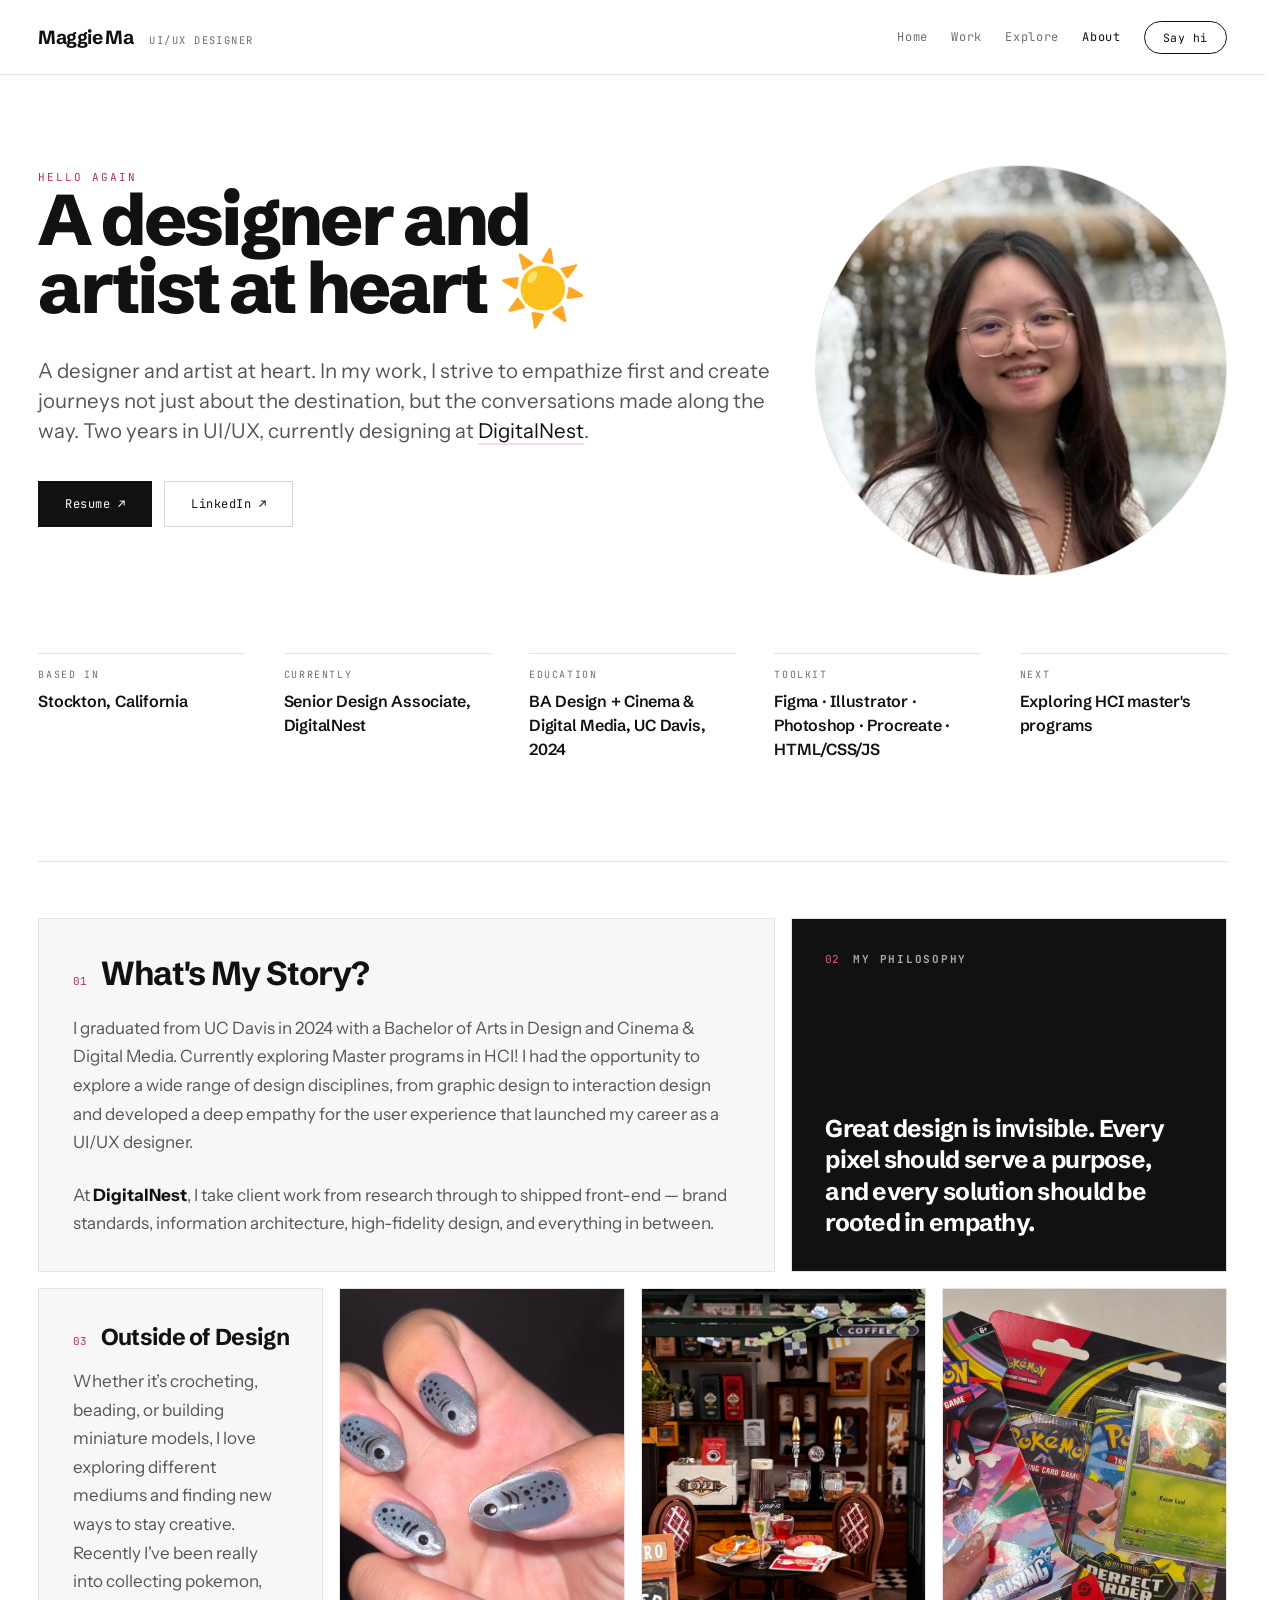
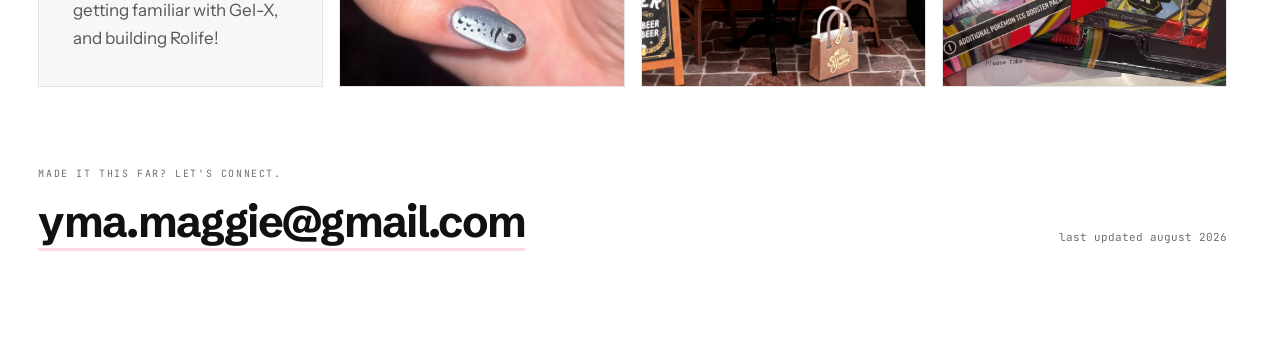
==== about.html @ ec08c388 "about changes" ====
<!DOCTYPE html>
<html lang="en">

<head>
  <meta charset="utf-8">
  <meta name="viewport" content="width=device-width, initial-scale=1">
  <title>About — Maggie Ma</title>
  <link rel="preconnect" href="https://fonts.googleapis.com">
  <link rel="preconnect" href="https://fonts.gstatic.com" crossorigin="crossorigin">
  <link
    href="https://fonts.googleapis.com/css2?family=Schibsted+Grotesk:wght@400;500;600;700;800&family=Instrument+Sans:wght@400;500;600&family=JetBrains+Mono:wght@400;500&display=swap"
    rel="stylesheet">
  <link rel="stylesheet" href="css/styles.css">
</head>

<body>
  <div class="page">
    <div class="site-nav" data-site-nav="true">
      <div class="nav-inner">
        <a href="index.html" class="nav-brand">
          <span class="nav-brand-name">Maggie Ma</span>
          <span class="nav-brand-role">UI/UX Designer</span>
        </a>
        <div class="nav-links">
          <a href="index.html#home" class="nav-link">Home</a>
          <a href="index.html#work" class="nav-link">Work</a>
          <a href="index.html#explore" class="nav-link">Explore</a>
          <a href="about.html" class="nav-link is-active">About</a>
          <a href="mailto:yma.maggie@gmail.com" class="nav-cta">Say hi</a>
        </div>
      </div>
    </div>
    <div class="container">

      <div class="hero-columns">
        <div class="hero-columns-text">
          <span class="eyebrow">Hello again</span>
          <h1 class="heading-page">A designer and artist at heart <span class="floaty">&#9728;&#65039;</span></h1>
          <div class="body-lead">
            A designer and artist at heart. In my work, I strive to empathize first and create journeys not just about
            the destination, but the conversations made along the way. Two years in UI/UX, currently designing at <a
              href="https://digitalnest.org" target="_blank" rel="noopener noreferrer"
              class="link-underline">DigitalNest</a>.
          </div>
          <div class="btn-group" style="margin-top: 36px;">
            <a href="https://drive.google.com/file/d/1niHmospb-XDGyv2dDEZbKniqGev5SLMx/view?usp=sharing" target="_blank"
              rel="noopener noreferrer" class="btn btn-dark">Resume &#8599;</a>
            <a href="https://www.linkedin.com/in/maggiema209/" target="_blank" rel="noopener noreferrer"
              class="btn btn-outline">LinkedIn &#8599;</a>
          </div>
        </div>

        <div class="hero-portrait">
          <img src="images/maggiema.png" alt="Portrait of Maggie Ma in front of a fountain">
        </div>
      </div>

      <div class="meta-row">
        <div class="meta-item">
          <div class="meta-label">Based in</div>
          <div class="meta-value">Stockton, California</div>
        </div>
        <div class="meta-item">
          <div class="meta-label">Currently</div>
          <div class="meta-value">Senior Design Associate, DigitalNest</div>
        </div>
        <div class="meta-item">
          <div class="meta-label">Education</div>
          <div class="meta-value">BA Design + Cinema &amp; Digital Media, UC Davis, 2024</div>
        </div>
        <div class="meta-item">
          <div class="meta-label">Toolkit</div>
          <div class="meta-value">Figma &middot; Illustrator &middot; Photoshop &middot; Procreate &middot; HTML/CSS/JS
          </div>
        </div>
        <div class="meta-item">
          <div class="meta-label">Next</div>
          <div class="meta-value">Exploring HCI master's programs</div>
        </div>
      </div>

      <div style="border-top: 1px solid var(--color-border); padding-top: 56px; margin-top: clamp(56px, 8vw, 100px);">
        <div class="bento-grid" data-bento="true">

          <div class="bento-tile col-span-5">
            <div class="bento-tile-header">
              <span class="section-index">01</span>
              <h2 class="heading-section">What's My Story?</h2>
            </div>
            <p class="body-copy">I graduated from UC Davis in 2024 with a Bachelor of Arts in Design and Cinema &
              Digital Media. Currently exploring Master programs in HCI! I had the opportunity to explore a wide range
              of design disciplines, from graphic design to interaction design and developed a deep empathy for the user
              experience that launched my career as a UI/UX designer.</p>
            <p class="body-copy" style="margin-bottom: 0;">At <strong
                style="color: var(--color-ink);">DigitalNest</strong>, I take client work from research through to
              shipped front-end &mdash; brand standards, information architecture, high-fidelity design, and everything
              in between.
            </p>
          </div>

          <div class="bento-tile bento-tile--dark col-span-3">
            <div class="bento-tile-header">
              <span class="section-index" style="color: var(--color-accent-bright);">02</span>
              <h2 class="eyebrow-dark" style="margin: 0;">My Philosophy</h2>
            </div>
            <p class="bento-quote">Great design is invisible. Every pixel should serve a purpose, and every solution
              should be rooted in empathy.</p>
          </div>

          <div class="bento-tile col-span-2" data-bento-tile="true"
            style="display: flex; flex-direction: column; gap: 16px;">
            <div class="bento-tile-header" style="margin-bottom: 0;">
              <span class="section-index">03</span>
              <h2 class="heading-section" style="font-size: clamp(20px, 1.8vw, 26px);">Outside of Design</h2>
            </div>
            <p class="body-copy" style="margin: 0;">Whether it’s crocheting, beading, or building miniature models, I
              love exploring different mediums and finding new ways to stay creative.
              Recently I've been really into collecting pokemon, getting familiar with Gel-X, and building Rolife!</p>
          </div>

          <div class="bento-tile--image col-span-2" data-bento-tile="true" role="img"
            aria-label="Shark-themed Gel-X nail art" style="background-image: url('images/nails_hobbies.jpg');"></div>
          <div class="bento-tile--image col-span-2" data-bento-tile="true" role="img"
            aria-label="Rolife miniature bistro build" style="background-image: url('images/rolife_hobbies.png');">
          </div>
          <div class="bento-tile--image col-span-2" data-bento-tile="true" role="img"
            aria-label="Pok&eacute;mon card booster packs" style="background-image: url('images/cards_hobbies.png');">
          </div>

        </div>
      </div>

      <div class="closing-cta">
        <div class="min-w-0">
          <div class="closing-cta-label">Made it this far? Let's connect.</div>
          <a href="mailto:yma.maggie@gmail.com" class="closing-cta-email">yma.maggie@gmail.com</a>
        </div>
        <p class="closing-cta-updated">last updated august 2026</p>
      </div>

    </div>
  </div>
  <script src="js/page-transitions.js"></script>
  <script src="js/site.js"></script>
</body>

</html>
---- css/styles.css ----
/* ==========================================================================
   Maggie Ma — Portfolio design system
     1. Reset & base
     2. Design tokens (colors, fonts, layout)
     3. Animations
     4. Layout / containers
     5. Navigation
     6. Buttons
     7. Typography (labels, headings, body text)
     8. Meta / stat blocks (Role, Year, Based in, etc.)
     9. Hero sections
     10. Bento grid (About page)
     11. ID card (home page hero)
     12. Work list rows (home page)
     13. Explore grid cards (home page)
     14. Case-study content (outcomes, callouts, insights, figures)
     15. Gallery + lightbox (Art, Graphic Design, UI/UX Extended, Meows)
     16. Play list
     17. Prev/next pager
     18. Footer & closing CTA
     19. Utilities
   ========================================================================== */

html {
  scrollbar-gutter: stable;
  overflow-y: scroll;
}

/* 1. Reset & base --------------------------------------------------------- */

* {
  box-sizing: border-box;
}

html {
  scroll-behavior: smooth;
  scroll-padding-top: 96px;
}

body {
  margin: 0;
  background: var(--color-bg);
  color: var(--color-body);
  font-family: var(--font-body);
  -webkit-font-smoothing: antialiased;
}

@media (prefers-reduced-motion: reduce) {
  html {
    scroll-behavior: auto;
  }
}

a {
  color: var(--color-ink);
}

a:hover {
  color: var(--color-link-hover);
}

::selection {
  background: var(--color-highlight);
  color: var(--color-ink);
}

img {
  max-width: 100%;
}

/* 2. Design tokens --------------------------------------------------------- */

:root {
  /* Colors */
  --color-bg: #ffffff;
  --color-bg-soft: #f7f7f5;
  --color-bg-hover: #fafaf8;
  --color-ink: #111112;
  /* headings, primary text on light bg */
  --color-body: #55565a;
  /* paragraph text */
  --color-muted: #6e6f75;
  /* labels, meta, secondary text */
  --color-border: #e4e4e1;
  --color-accent: #c22e5d;
  /* eyebrows, numbering, quote accents */
  --color-accent-bright: #fb5081;
  /* hover states on dark buttons/borders */
  --color-link-hover: #b82a58;
  --color-highlight: #ffd9e4;
  /* underline / mark background */
  --color-white: #ffffff;
  --color-on-dark: #ffffff;
  --color-on-dark-muted: #a9aab0;

  /* Fonts */
  --font-display: 'Schibsted Grotesk', sans-serif;
  --font-body: 'Instrument Sans', sans-serif;
  --font-mono: 'JetBrains Mono', monospace;

  /* Layout */
  --container-max: 1320px;
  --container-pad: clamp(20px, 3vw, 56px);
}

/* 3. Animations ------------------------------------------------------------ */

@keyframes fadeIn {
  from {
    opacity: 0;
  }

  to {
    opacity: 1;
  }
}

@keyframes contentIn {
  from {
    opacity: 0;
    transform: translateY(20px);
  }

  to {
    opacity: 1;
    transform: none;
  }
}

@keyframes panelIn {
  from {
    opacity: 0;
    transform: translateY(10px) scale(0.985);
  }

  to {
    opacity: 1;
    transform: none;
  }
}

@keyframes floaty {

  0%,
  100% {
    transform: translateY(0);
  }

  50% {
    transform: translateY(-7px);
  }
}

.floaty {
  display: inline-block;
  animation: floaty 4s ease-in-out infinite;
}

/* 4. Layout / containers ---------------------------------------------------- */

.page {
  font-family: var(--font-body);
  color: var(--color-body);
  background: var(--color-bg);
}

.container {
  max-width: var(--container-max);
  margin: 0 auto;
  padding: 0 var(--container-pad);
}

/* 5. Navigation -------------------------------------------------------------- */

.site-nav {
  position: sticky;
  top: 0;
  z-index: 40;
  background: rgba(255, 255, 255, 0.88);
  backdrop-filter: blur(14px);
  border-bottom: 1px solid var(--color-border);
}

.nav-inner {
  max-width: var(--container-max);
  margin: 0 auto;
  padding: 12px var(--container-pad);
  min-height: 74px;
  display: flex;
  align-items: center;
  justify-content: space-between;
  gap: 14px 32px;
  flex-wrap: wrap;
}

.nav-brand {
  display: flex;
  align-items: baseline;
  gap: 16px;
  min-width: 0;
  text-decoration: none;
}

.nav-brand-name {
  font-family: var(--font-display);
  font-weight: 700;
  font-size: 19px;
  letter-spacing: -0.03em;
  color: var(--color-ink);
  white-space: nowrap;
}

.nav-brand-role {
  font-family: var(--font-mono);
  font-size: 10.5px;
  letter-spacing: 0.14em;
  text-transform: uppercase;
  color: var(--color-muted);
  white-space: nowrap;
  overflow: hidden;
  text-overflow: ellipsis;
  min-width: 0;
}

.nav-links {
  display: flex;
  align-items: center;
  gap: 50px clamp(20px, 1.8vw, 32px);
  flex-wrap: wrap;
}

.nav-link {
  font-family: var(--font-mono);
  font-size: 12px;
  letter-spacing: 0.06em;
  text-decoration: none;
  color: var(--color-muted);
  white-space: nowrap;
}

.nav-link.is-active,
.nav-link[aria-current="page"] {
  color: var(--color-ink);
}

.nav-cta {
  font-family: var(--font-mono);
  font-size: 11.5px;
  letter-spacing: 0.04em;
  text-decoration: none;
  color: var(--color-ink);
  border: 1px solid var(--color-ink);
  border-radius: 999px;
  padding: 8px 18px;
  white-space: nowrap;
  transition: background 150ms ease, color 150ms ease;
}

.nav-cta:hover {
  background: var(--color-ink);
  color: var(--color-white);
}

/* 6. Buttons ------------------------------------------------------------------ */

.btn {
  font-family: var(--font-mono);
  font-size: 12px;
  letter-spacing: 0.04em;
  text-decoration: none;
  padding: 14px 26px;
  display: inline-block;
  transition: background 150ms ease, border-color 150ms ease, color 150ms ease;
}

.btn-dark {
  color: var(--color-white);
  background: var(--color-ink);
  border: 1px solid var(--color-ink);
}

.btn-dark:hover {
  background: var(--color-accent-bright);
  border-color: var(--color-accent-bright);
  color: var(--color-white);
}

.btn-outline {
  color: var(--color-ink);
  border: 1px solid #d8d8d4;
  background: transparent;
}

.btn-outline:hover {
  border-color: var(--color-ink);
}

.btn-group {
  display: flex;
  gap: 12px;
  flex-wrap: wrap;
}

/* 7. Typography ----------------------------------------------------------------- */

.eyebrow {
  font-family: var(--font-mono);
  font-size: 11px;
  letter-spacing: 0.18em;
  text-transform: uppercase;
  color: var(--color-accent);
}

.eyebrow-muted {
  font-family: var(--font-mono);
  font-size: 10px;
  letter-spacing: 0.16em;
  text-transform: uppercase;
  color: var(--color-muted);
}

.eyebrow-dark {
  font-family: var(--font-mono);
  font-size: 11px;
  letter-spacing: 0.16em;
  text-transform: uppercase;
  color: var(--color-on-dark-muted);
}

.section-index {
  font-family: var(--font-mono);
  font-size: 11px;
  color: var(--color-accent);
}

.tag-pill {
  font-family: var(--font-mono);
  font-size: 10.5px;
  letter-spacing: 0.06em;
  color: var(--color-accent);
  border: 1px solid var(--color-accent-bright);
  border-radius: 999px;
  padding: 5px 12px;
  white-space: nowrap;
}

.tag-chip {
  font-family: var(--font-mono);
  font-size: 10px;
  letter-spacing: 0.12em;
  text-transform: uppercase;
  color: var(--color-muted);
  border: 1px solid var(--color-border);
  padding: 6px 11px;
}

.tag-chip-row {
  display: flex;
  flex-wrap: wrap;
  gap: 8px;
}

.heading-hero {
  margin: 22px 0 0;
  font-family: var(--font-display);
  font-weight: 800;
  font-size: clamp(42px, 6.2vw, 92px);
  line-height: 0.94;
  letter-spacing: -0.04em;
  color: var(--color-ink);
  text-wrap: balance;
}

.heading-hero--compact {
  font-size: clamp(38px, 5.4vw, 78px);
  line-height: 0.98;
  letter-spacing: -0.042em;
}

.heading-page {
  margin: 0;
  font-family: var(--font-display);
  font-weight: 800;
  font-size: clamp(40px, 5.6vw, 82px);
  line-height: 0.96;
  letter-spacing: -0.04em;
  color: var(--color-ink);
  text-wrap: balance;
}

.heading-section {
  margin: 0;
  font-family: var(--font-display);
  font-weight: 700;
  font-size: clamp(24px, 2.6vw, 34px);
  letter-spacing: -0.03em;
  color: var(--color-ink);
}

.heading-card {
  margin: 0;
  font-family: var(--font-display);
  font-weight: 700;
  font-size: clamp(22px, 2.2vw, 30px);
  letter-spacing: -0.032em;
  color: var(--color-ink);
}

.heading-sub {
  margin: 0 0 16px;
  font-family: var(--font-display);
  font-weight: 700;
  font-size: 22px;
  letter-spacing: -0.028em;
  color: var(--color-ink);
}

.heading-xs {
  margin: 0 0 10px;
  font-family: var(--font-display);
  font-weight: 700;
  font-size: 17px;
  letter-spacing: -0.02em;
  color: var(--color-ink);
}

.heading-link {
  font-family: var(--font-display);
  font-weight: 700;
  font-size: 24px;
  letter-spacing: -0.03em;
  color: var(--color-ink);
}

.nav-label {
  margin: 0;
  font-family: var(--font-mono);
  font-size: 11.5px;
  letter-spacing: 0.18em;
  text-transform: uppercase;
  font-weight: 500;
  color: var(--color-ink);
}

.body-lead {
  margin: 34px 0 0;
  font-family: var(--font-body);
  font-size: clamp(18px, 1.6vw, 23px);
  line-height: 1.45;
  color: var(--color-body);
  max-width: 62ch;
}

.body-lead--loose {
  line-height: 1.55;
}

.body-copy {
  margin: 0 0 24px;
  font-family: var(--font-body);
  font-size: 17px;
  line-height: 1.68;
  color: var(--color-body);
  max-width: 68ch;
}

.body-copy-sm {
  margin: 0;
  font-family: var(--font-body);
  font-size: 15px;
  line-height: 1.6;
  color: var(--color-body);
}

.body-copy-list {
  margin: 0 0 24px;
  padding-left: 22px;
  max-width: 68ch;
}

.body-copy-list li {
  font-family: var(--font-body);
  font-size: 17px;
  line-height: 1.68;
  color: var(--color-body);
  margin-bottom: 12px;
}

.body-copy-list li:last-child {
  margin-bottom: 0;
}

.mark {
  color: var(--color-ink);
  font-weight: 600;
  background: var(--color-highlight);
  padding: 0 4px;
}

.link-underline {
  color: var(--color-ink);
  text-decoration: none;
  border-bottom: 2px solid var(--color-highlight);
  transition: border-color 150ms ease;
}

.link-underline:hover {
  border-bottom-color: var(--color-accent-bright);
}

.breadcrumb {
  padding: 34px 0 0;
  display: flex;
  align-items: center;
  gap: 12px;
  font-family: var(--font-mono);
  font-size: 11px;
  letter-spacing: 0.06em;
  color: var(--color-muted);
}

.breadcrumb a {
  color: var(--color-muted);
  text-decoration: none;
}

.breadcrumb .current {
  color: var(--color-ink);
}

/* 8. Meta / stat blocks -------------------------------------------------------- */

.meta-row {
  display: flex;
  flex-wrap: wrap;
  gap: 24px clamp(24px, 3vw, 48px);
  margin-top: clamp(48px, 6vw, 80px);
}

.meta-row--tight {
  gap: 22px 40px;
  margin-top: 0;
}

.meta-item {
  flex: 1 1 150px;
  border-top: 1px solid var(--color-border);
  padding-top: 14px;
}

.meta-item--wide {
  flex-basis: 160px;
}

.meta-label {
  font-family: var(--font-mono);
  font-size: 10px;
  letter-spacing: 0.16em;
  text-transform: uppercase;
  color: var(--color-muted);
  margin-bottom: 8px;
}

.meta-value {
  font-family: var(--font-display);
  font-weight: 600;
  font-size: 16px;
  line-height: 1.5;
  letter-spacing: -0.015em;
  color: var(--color-ink);
}

/* 9. Hero sections -------------------------------------------------------------- */

.hero {
  padding: clamp(48px, 7vw, 96px) 0 0;
}

.hero--narrow {
  max-width: 900px;
}

.hero--case-study {
  padding: 56px 0 72px;
  max-width: 1000px;
}

.hero-badges {
  display: flex;
  align-items: center;
  gap: 14px;
  flex-wrap: wrap;
}

.hero-columns {
  padding: clamp(48px, 7vw, 96px) 0 0;
  display: flex;
  flex-wrap: nowrap;
  row-gap: 40px;
  column-gap: 40px;
  align-items: flex-start;
}

.hero-columns-text {
  flex: 3 1 420px;
  min-width: 0;
}

.hero-portrait {
  flex: 2 1 200px;
  min-width: 200px;
  max-width: 420px;
}

.hero-portrait img {
  width: 100%;
  max-width: 420px;
  object-fit: cover;
  display: block;
  border: 1px solid var(--color-border);
  aspect-ratio: 1 / 1;
  border-radius: 50%;
}

.case-study-body {
  display: flex;
  flex-wrap: wrap;
  gap: 48px clamp(36px, 4.5vw, 88px);
  border-top: 1px solid var(--color-border);
  padding-top: 56px;
}

.case-study-sidebar {
  align-self: start;
  flex: 1 1 250px;
}

.case-study-main {
  flex: 120 1 640px;
  min-width: 0;
}

.case-study-main>img,
.case-study-main>figure>img {
  width: 100%;
  display: block;
  border: 1px solid var(--color-border);
}

.brief-box {
  margin-top: 40px;
  background: var(--color-bg-hover);
  border: 1px solid var(--color-border);
  padding: 30px;
  max-width: 68ch;
}

.brief-box--plain {
  background: transparent;
  border: none;
  padding: 40px 0 0;
}

.outcome-box {
  margin-top: 40px;
  border: 1px solid var(--color-ink);
  padding: 32px;
}

.outcome-note {
  margin: 0 0 24px;
  font-family: var(--font-mono);
  font-size: 10.5px;
  line-height: 1.7;
  color: var(--color-muted);
}

.stat-grid {
  display: grid;
  grid-template-columns: repeat(auto-fit, minmax(190px, 1fr));
  gap: 34px;
}

.stat-number {
  font-family: var(--font-display);
  font-weight: 700;
  font-size: 44px;
  letter-spacing: -0.04em;
  line-height: 1;
  color: var(--color-ink);
}

.stat-caption {
  margin: 12px 0 0;
  font-family: var(--font-body);
  font-size: 14.5px;
  line-height: 1.55;
  color: var(--color-body);
}

/* 10. Bento grid (About page) --------------------------------------------------- */

.bento-grid {
  display: grid;
  grid-template-columns: repeat(8, minmax(0, 1fr));
  gap: 16px;
  min-width: 0;
}

.bento-tile {
  min-width: 0;
  background: var(--color-bg-soft);
  border: 1px solid var(--color-border);
  padding: clamp(24px, 2.6vw, 40px);
}

.bento-tile-header {
  display: flex;
  align-items: baseline;
  gap: 14px;
  margin-bottom: 20px;
}

.bento-tile--dark {
  background: var(--color-ink);
  padding: clamp(24px, 2.6vw, 40px);
  display: flex;
  flex-direction: column;
  justify-content: space-between;
  gap: 28px;
}

.bento-tile--dark .bento-tile-header {
  margin-bottom: 0;
}

.bento-quote {
  margin: 0;
  font-family: var(--font-display);
  font-weight: 700;
  font-size: clamp(20px, 1.9vw, 26px);
  line-height: 1.28;
  letter-spacing: -0.03em;
  color: var(--color-white);
  text-wrap: pretty;
}

.bento-tile--image {
  min-width: 0;
  min-height: 200px;
  background-color: var(--color-bg-soft);
  background-size: cover;
  background-position: center center;
  border: 1px solid var(--color-border);
}

.col-span-2 {
  grid-column: span 2;
}

.col-span-3 {
  grid-column: span 3;
}

.col-span-5 {
  grid-column: span 5;
}

@media (max-width: 900px) {
  .bento-grid {
    grid-template-columns: repeat(4, minmax(0, 1fr));
  }

  .bento-grid>* {
    grid-column: span 4 !important;
  }

  .bento-tile--image {
    grid-column: span 2 !important;
  }
}

@media (max-width: 480px) {
  .bento-tile--image {
    grid-column: span 4 !important;
  }
}

@media (max-width: 760px) {
  .hero-columns {
    flex-direction: column !important;
    column-gap: 0 !important;
  }

  .hero-columns>.hero-portrait {
    order: -1 !important;
    min-width: 0 !important;
    flex: 0 0 auto !important;
  }

  .hero-columns>.hero-portrait img {
    max-width: 260px !important;
  }
}

/* 11. ID card (home page hero) ---------------------------------------------------- */

.home-hero {
  padding: clamp(56px, 9vw, 120px) var(--container-pad) 0;
  max-width: var(--container-max);
  margin: 0 auto;
  scroll-margin-top: calc(16px - clamp(56px, 9vw, 120px));
}

.home-hero-row {
  display: flex;
  flex-wrap: wrap;
  row-gap: 56px;
  column-gap: 64px;
  align-items: flex-start;
}

.home-hero-text {
  flex: 120 1 560px;
  min-width: 0;
}

.id-card {
  /* flex: 0 1 340px; */
  width: 100%;
  max-width: 500px;
  min-width: 0;
  border: 1px solid var(--color-border);
  padding: 26px;
  display: flex;
  flex-direction: column;
  gap: 22px;
  background: var(--color-white);
}

.id-card-top {
  display: flex;
  gap: 22px;
  align-items: flex-start;
  flex-wrap: wrap;
}

.id-card-avatar {
  flex: 0 0 148px;
  width: 148px;
  height: 148px;
  border-radius: 50%;
  background: #fce5d9;
  position: relative;
  overflow: hidden;
}

.id-card-avatar-layer {
  position: absolute;
  /* left: -12.5%; */
  top: -5%;
  width: 400%;
  height: auto;
  display: block;
  will-change: transform;
}

.id-card-doodle {
  flex: 1 1 90px;
  min-width: 0;
  display: flex;
  justify-content: flex-end;
  align-items: flex-start;
}

.id-card-doodle img {
  width: 82px;
  height: auto;
  display: block;
  opacity: 0.9;
}

.id-card-rows {
  display: flex;
  flex-direction: column;
}

.id-card-row {
  display: flex;
  gap: 14px;
  border-top: 1px solid var(--color-border);
  padding: 11px 0;
}

.id-card-rows .id-card-row:last-child {
  border-bottom: 1px solid var(--color-border);
}

.id-card-row-label {
  flex: 0 0 88px;
  font-family: var(--font-mono);
  font-size: 10px;
  letter-spacing: 0.14em;
  text-transform: uppercase;
  color: var(--color-muted);
}

.id-card-row-value {
  font-family: var(--font-display);
  font-weight: 600;
  font-size: 14.5px;
  letter-spacing: -0.01em;
  color: var(--color-ink);
}

.id-card-row-value.is-link {
  text-decoration: none;
  border-bottom: 2px solid var(--color-highlight);
  word-break: break-all;
  transition: border-color 150ms ease;
}

.id-card-row-value.is-link:hover {
  border-bottom-color: var(--color-accent);
}

.id-card-links {
  display: flex;
  gap: 20px;
  flex-wrap: wrap;
}

.id-card-links a {
  font-family: var(--font-mono);
  font-size: 11px;
  letter-spacing: 0.1em;
  text-transform: uppercase;
  color: var(--color-muted);
  text-decoration: none;
  transition: color 150ms ease;
}

.id-card-links a:hover {
  color: var(--color-accent);
}

/* 12. Work list rows (home page) ------------------------------------------------- */

.section-heading-row {
  display: flex;
  align-items: baseline;
  justify-content: space-between;
  border-bottom: 1px solid var(--color-ink);
  padding-bottom: 14px;
  gap: 20px;
  flex-wrap: wrap;
}

.section-heading-group {
  display: flex;
  align-items: baseline;
  gap: 18px;
}

.section-count {
  font-family: var(--font-mono);
  font-size: 11px;
  letter-spacing: 0.08em;
  color: var(--color-muted);
}

.work-row {
  display: grid;
  grid-template-columns: 46px minmax(130px, 0.3fr) minmax(0, 1fr) auto;
  gap: clamp(18px, 2.2vw, 40px);
  align-items: center;
  padding: 34px 0;
  border-bottom: 1px solid var(--color-border);
  text-decoration: none;
  transition: background 150ms ease;
}

.work-row:hover {
  background: var(--color-bg-hover);
}

.work-row-number {
  font-family: var(--font-mono);
  font-size: 12px;
  color: var(--color-accent);
}

.work-row-thumb {
  width: 100%;
  aspect-ratio: 16 / 10;
  object-fit: cover;
  display: block;
  border: 1px solid var(--color-border);
}

.work-row-info {
  display: flex;
  flex-direction: column;
  gap: 10px;
}

.work-row-title-line {
  display: flex;
  align-items: center;
  gap: 12px;
  flex-wrap: wrap;
}

.work-row-desc {
  margin: 0;
  font-family: var(--font-body);
  font-size: 16.5px;
  line-height: 1.55;
  color: var(--color-body);
  max-width: 56ch;
}

.work-row-skills {
  font-family: var(--font-mono);
  font-size: 10.5px;
  letter-spacing: 0.12em;
  text-transform: uppercase;
  color: var(--color-muted);
}

.work-row-year {
  font-family: var(--font-mono);
  font-size: 12px;
  color: var(--color-body);
  white-space: nowrap;
}

/* Mobile vertical stack for Work rows */
@media (max-width: 640px) {
  .work-row {
    display: flex;
    flex-direction: column;
    align-items: flex-start;
    gap: 16px;
    padding: 28px 0;
  }

  .work-row-thumb {
    width: 100%;
  }

  .work-row-year {
    align-self: flex-start;
  }
}

/* 13. Explore grid cards (home page) ---------------------------------------------- */

.explore-grid {
  display: grid;
  grid-template-columns: repeat(4, 1fr);
  /* Step 1: 4-column row by default */
  gap: 1px;
  background: var(--color-border);
  border: 1px solid var(--color-border);
  margin: clamp(64px, 8vw, 110px) 0 0;
}

.explore-card {
  background: var(--color-white);
  padding: 28px;
  text-decoration: none;
  display: flex;
  flex-direction: column;
  gap: 18px;
  transition: background 150ms ease;
}

.explore-card:hover {
  background: var(--color-bg-hover);
}

.explore-card-img {
  width: 100%;
  aspect-ratio: 4 / 3;
  object-fit: cover;
  display: block;
  border: 1px solid var(--color-border);
}

.explore-card-desc {
  margin: 0 0 14px;
  font-family: var(--font-body);
  font-size: 15.5px;
  line-height: 1.6;
  color: var(--color-body);
}

.explore-card-tag {
  font-family: var(--font-mono);
  font-size: 10px;
  letter-spacing: 0.12em;
  text-transform: uppercase;
  color: var(--color-muted);
}

.explore-card--wide {
  grid-column: span 1;
}

.explore-card-swatch {
  width: 100%;
  background-color: var(--color-bg-soft);
  background-image: repeating-linear-gradient(135deg, #efefec 0 1px, transparent 1px 11px);
  background-size: auto;
  background-position: center center;
  border: 1px solid var(--color-border);
  aspect-ratio: 4 / 3;
  display: flex;
  align-items: flex-end;
  padding: 12px;
}

.swatch-chip {
  font-family: var(--font-mono);
  font-size: 9.5px;
  letter-spacing: 0.1em;
  text-transform: uppercase;
  color: var(--color-muted);
  background: rgba(255, 255, 255, 0.88);
  padding: 4px 7px;
}

@media (max-width: 1200px) {
  .explore-grid {
    grid-template-columns: repeat(3, 1fr);
  }

  .explore-card--wide {
    grid-column: 1 / -1;
    /* Spans across all 3 columns */
    display: grid;
    grid-template-columns: minmax(0, 320px) minmax(0, 1fr);
    gap: 18px 30px;
    align-items: center;
  }
}

@media (max-width: 850px) {
  .explore-grid {
    grid-template-columns: repeat(2, 1fr);
  }

  .explore-card--wide {
    grid-column: span 1;
    display: flex;
    flex-direction: column;
    align-items: stretch;
  }
}

/* Mobile screens (~580px and below) -> 1x4 column stack */
@media (max-width: 580px) {
  .explore-grid {
    grid-template-columns: 1fr;
  }

  .explore-card--wide {
    grid-column: span 1;
  }
}

/* 14. Case-study content: callouts, insights, figures ------------------------------ */

.section-block {
  margin-top: 88px;
}

.section-block-header {
  display: flex;
  align-items: baseline;
  gap: 16px;
  border-bottom: 1px solid var(--color-border);
  padding-bottom: 12px;
  margin-bottom: 32px;
}

.quote-block {
  border-left: 2px solid var(--color-accent-bright);
  padding: 4px 0 4px 26px;
  max-width: 68ch;
  margin-bottom: 32px;
}

.quote-block:last-child {
  margin-bottom: 0;
}

.quote-block p,
.quote-block div {
  margin: 0;
  font-family: var(--font-display);
  font-weight: 600;
  font-size: clamp(18px, 1.9vw, 21px);
  line-height: 1.45;
  letter-spacing: -0.02em;
  color: var(--color-ink);
}

.figure {
  margin: 32px 0 0;
}

.figure img {
  width: 100%;
  display: block;
  border: 1px solid var(--color-border);
  background: var(--color-white);
}

.figure-caption {
  margin-top: 10px;
  font-family: var(--font-mono);
  font-size: 10.5px;
  letter-spacing: 0.08em;
  color: var(--color-muted);
}

.content-image {
  width: 100%;
  height: auto;
  display: block;
  margin-bottom: 44px;
}

.content-image--tight {
  margin-bottom: 24px;
}

.content-image--none {
  margin-bottom: 0;
}

.content-image--framed {
  border: 1px solid var(--color-border);
}

.stat-finding-grid {
  display: grid;
  grid-template-columns: repeat(auto-fit, minmax(280px, 1fr));
  gap: 24px;
}

.stat-finding {
  border-top: 2px solid var(--color-ink);
  padding-top: 20px;
}

.stat-finding-number {
  font-family: var(--font-display);
  font-weight: 700;
  font-size: 40px;
  letter-spacing: -0.04em;
  line-height: 1;
  color: var(--color-ink);
}

.stat-finding h4 {
  margin: 14px 0 8px;
  font-family: var(--font-display);
  font-weight: 700;
  font-size: 16px;
  letter-spacing: -0.02em;
  color: var(--color-ink);
}

.insight-grid {
  display: grid;
  grid-template-columns: repeat(auto-fit, minmax(220px, 1fr));
  gap: 28px;
}

.insight-grid--wide {
  grid-template-columns: repeat(auto-fit, minmax(200px, 1fr));
  gap: 34px;
}

.insight-item {
  border-top: 2px solid var(--color-ink);
  padding-top: 18px;
}

.insight-item-label {
  font-family: var(--font-mono);
  font-size: 10px;
  letter-spacing: 0.16em;
  text-transform: uppercase;
  color: var(--color-muted);
  margin-bottom: 10px;
}

.carry-forward {
  margin-top: 88px;
  border-top: 1px solid var(--color-ink);
  padding-top: 40px;
}

.carry-forward-label {
  font-family: var(--font-mono);
  font-size: 10px;
  letter-spacing: 0.16em;
  text-transform: uppercase;
  color: var(--color-accent);
  margin-bottom: 28px;
}

.demo-frame {
  display: flex;
  justify-content: center;
  background: var(--color-bg-soft);
  border: 1px solid var(--color-border);
  padding: 40px 20px;
}

.demo-frame img {
  width: auto;
  max-width: 100%;
  height: 620px;
  display: block;
}

.demo-frame-grid {
  display: grid;
  grid-template-columns: repeat(auto-fit, minmax(260px, 1fr));
  gap: 20px;
  background: var(--color-bg-soft);
  border: 1px solid var(--color-border);
  padding: 40px 20px;
  justify-items: center;
  margin-bottom: 34px;
}

.demo-frame-grid img {
  width: auto;
  max-width: 100%;
  height: 620px;
  display: block;
}

/* 15. Gallery + lightbox ------------------------------------------------------------ */

.gallery-header {
  display: flex;
  align-items: baseline;
  justify-content: space-between;
  border-bottom: 1px solid var(--color-ink);
  padding-bottom: 14px;
  gap: 20px;
  flex-wrap: wrap;
}

.gallery-header-label {
  font-family: var(--font-mono);
  font-size: 11.5px;
  letter-spacing: 0.18em;
  text-transform: uppercase;
  color: var(--color-ink);
}

.gallery-grid {
  display: grid;
  grid-template-columns: repeat(auto-fill, minmax(210px, 1fr));
  grid-auto-rows: 190px;
  grid-auto-flow: dense;
  gap: 12px;
  padding-top: 26px;
}

.gallery-grid--tight {
  grid-auto-rows: 150px;
  gap: 14px;
}

.gallery-tile {
  grid-row: span 1;
  border: 1px solid var(--color-border);
  background-color: var(--color-bg-soft);
  background-size: cover;
  background-position: center center;
  background-repeat: no-repeat;
  padding: 12px;
  cursor: zoom-in;
  display: flex;
  align-items: flex-end;
  text-align: left;
  overflow: hidden;

  /* GPU acceleration & smooth hover properties */
  will-change: transform;
  backface-visibility: hidden;

  transition: border-color 200ms ease, transform 250ms cubic-bezier(0.2, 0.8, 0.2, 1), box-shadow 250ms ease;
}

.gallery-tile:hover {
  border-color: var(--color-ink);
  transform: translateY(-3px);
  box-shadow: 0 10px 24px rgba(17, 17, 18, 0.10);
}

.gallery-tile-label {
  font-family: var(--font-mono);
  font-size: 9.5px;
  letter-spacing: 0.1em;
  text-transform: uppercase;
  color: var(--color-muted);
  background: rgba(255, 255, 255, 0.88);
  padding: 4px 7px;
}

.gallery-tile--overlay {
  position: relative;
  padding: 0;
  align-items: stretch;
  background-image: none;
}

.gallery-tile--overlay .gallery-tile-label {
  position: absolute;
  left: 0;
  right: 0;
  bottom: 0;
  padding: 30px 14px 11px;
  background: linear-gradient(to top, rgba(17, 17, 18, 0.74), rgba(17, 17, 18, 0));
  color: var(--color-white);
}

.row-span-1 {
  grid-row: span 1;
}

.row-span-2 {
  grid-row: span 2;
}

.row-span-3 {
  grid-row: span 3;
}

.gallery-grid .col-span-2 {
  grid-column: span 2;
}

.lightbox-overlay {
  position: fixed;
  inset: 0;
  z-index: 90;
  background: rgba(17, 17, 18, 0.86);
  backdrop-filter: blur(6px);
  display: none;
  align-items: center;
  justify-content: center;
  padding: clamp(20px, 5vw, 64px);
  cursor: zoom-out;
  overflow: auto;
  animation: fadeIn 200ms ease both;
}

.lightbox-overlay.is-open {
  display: flex;
}

.lightbox-panel {
  position: relative;
  max-width: 100%;
  width: fit-content;
  margin: auto;
  padding: 36px 0 30px;
  display: flex;
  flex-direction: column;
  animation: panelIn 260ms cubic-bezier(0.2, 0.8, 0.2, 1) both;
  cursor: default;
}

.lightbox-head {
  position: absolute;
  top: 0;
  left: 0;
  right: 0;
  display: flex;
  align-items: baseline;
  justify-content: space-between;
  gap: 20px;
}

.lightbox-label {
  font-family: var(--font-mono);
  font-size: 11px;
  letter-spacing: 0.14em;
  text-transform: uppercase;
  color: var(--color-white);
  min-width: 0;
  overflow: hidden;
  text-overflow: ellipsis;
  white-space: nowrap;
}

.lightbox-close {
  font-family: var(--font-mono);
  font-size: 12px;
  color: var(--color-white);
  background: transparent;
  border: 1px solid rgba(255, 255, 255, 0.4);
  border-radius: 999px;
  padding: 7px 15px;
  cursor: pointer;
  flex: 0 0 auto;
  transition: background 150ms ease, color 150ms ease;
}

.lightbox-close:hover {
  background: var(--color-white);
  color: var(--color-ink);
}

.lightbox-image {
  background-color: var(--color-white);
  border: 1px solid rgba(255, 255, 255, 0.2);
  width: auto;
  min-width: 200px;
  max-width: 100%;
  align-self: center;
  background-size: contain;
  background-position: center center;
  background-repeat: no-repeat;
}

.lightbox-src {
  font-family: var(--font-mono);
  font-size: 10.5px;
  letter-spacing: 0.08em;
  color: rgba(255, 255, 255, 0.55);
  position: absolute;
  bottom: 0;
  left: 0;
  right: 0;
  overflow: hidden;
  text-overflow: ellipsis;
  white-space: nowrap;
}

/* Inline (non-modal) images that open the lightbox on click, used in Seledon */
.zoomable {
  width: 100%;
  height: auto;
  display: block;
  border: 1px solid var(--color-border);
  cursor: zoom-in;
  transition: border-color 150ms ease;
}

.zoomable:hover {
  border-color: var(--color-ink);
}

/* 16. Play list --------------------------------------------------------------------- */

.play-list {
  display: grid;
  gap: 1px;
  background: var(--color-border);
  border: 1px solid var(--color-border);
  border-top: 0;
}

.play-row {
  background: var(--color-white);
  padding: 30px;
  text-decoration: none;
  display: grid;
  grid-template-columns: minmax(0, 300px) minmax(0, 1fr);
  gap: 30px;
  align-items: start;
  transition: background 150ms ease;
}

.play-row:hover {
  background: var(--color-bg-hover);
}

@media (max-width: 640px) {
  .play-row {
    grid-template-columns: minmax(0, 1fr);
  }
}

.play-row-meta {
  margin: 10px 0 0;
  font-family: var(--font-mono);
  font-size: 10.5px;
  letter-spacing: 0.1em;
  text-transform: uppercase;
  color: var(--color-muted);
}

.play-row-desc {
  margin: 18px 0 0;
  font-family: var(--font-body);
  font-size: 16px;
  line-height: 1.6;
  color: var(--color-body);
  max-width: 64ch;
  text-wrap: pretty;
}

/* 17. Prev/next pager ----------------------------------------------------------------- */

.pager {
  display: grid;
  grid-template-columns: repeat(auto-fit, minmax(240px, 1fr));
  gap: 1px;
  background: var(--color-border);
  border: 1px solid var(--color-border);
  margin: 110px 0 0;
}

.pager--tight {
  margin: clamp(64px, 8vw, 110px) 0 0;
}

.pager-link {
  background: var(--color-white);
  padding: 42px 36px;
  text-decoration: none;
  display: flex;
  flex-direction: column;
  gap: 10px;
  transition: background 150ms ease;
}

.pager-link:hover {
  background: var(--color-bg-hover);
}

.pager-link--next {
  align-items: flex-end;
  text-align: right;
}

/* 18. Footer & closing CTA -------------------------------------------------------------- */

.closing-cta {
  padding: 80px 0 100px;
  display: flex;
  justify-content: space-between;
  align-items: flex-end;
  gap: 24px 40px;
  flex-wrap: wrap;
}

.closing-cta-label {
  font-family: var(--font-mono);
  font-size: 10px;
  letter-spacing: 0.16em;
  text-transform: uppercase;
  color: var(--color-muted);
  margin-bottom: 14px;
}

.closing-cta-email {
  font-family: var(--font-display);
  font-weight: 700;
  font-size: clamp(24px, 3.4vw, 50px);
  letter-spacing: -0.038em;
  color: var(--color-ink);
  text-decoration: none;
  border-bottom: 3px solid var(--color-highlight);
  word-break: break-word;
  transition: border-color 150ms ease;
}

.closing-cta-email:hover {
  border-bottom-color: var(--color-accent-bright);
}

.closing-cta-updated {
  margin: 0;
  font-family: var(--font-mono);
  font-size: 11px;
  color: var(--color-muted);
  line-height: 1.9;
  text-align: right;
}

.site-footer {
  max-width: var(--container-max);
  margin: 0 auto;
  padding: 56px var(--container-pad) 70px;
  display: flex;
  justify-content: space-between;
  gap: 16px 40px;
  flex-wrap: wrap;
  align-items: baseline;
}

.site-footer-status {
  margin: 0;
  font-family: var(--font-mono);
  font-size: 12px;
  color: var(--color-ink);
}

.site-footer-status span {
  color: var(--color-accent);
}

.site-footer-updated {
  margin: 0;
  font-family: var(--font-mono);
  font-size: 11px;
  color: var(--color-muted);
}

/* 19. Utilities --------------------------------------------------------------------------- */

.min-w-0 {
  min-width: 0;
}

.mt-88 {
  margin-top: 88px;
}

/* Content sections (case studies) build up from these primitives so headings,
   paragraphs and lists that come from rich text keep sane defaults. */
.rich-text h3 {
  margin: 0 0 16px;
  font-family: var(--font-display);
  font-weight: 700;
  font-size: 22px;
  letter-spacing: -0.028em;
  color: var(--color-ink);
}

.rich-text h4 {
  margin: 40px 0 12px;
  font-family: var(--font-display);
  font-weight: 700;
  font-size: 20px;
  letter-spacing: -0.028em;
  color: var(--color-ink);
}

.rich-text p {
  margin: 0;
}
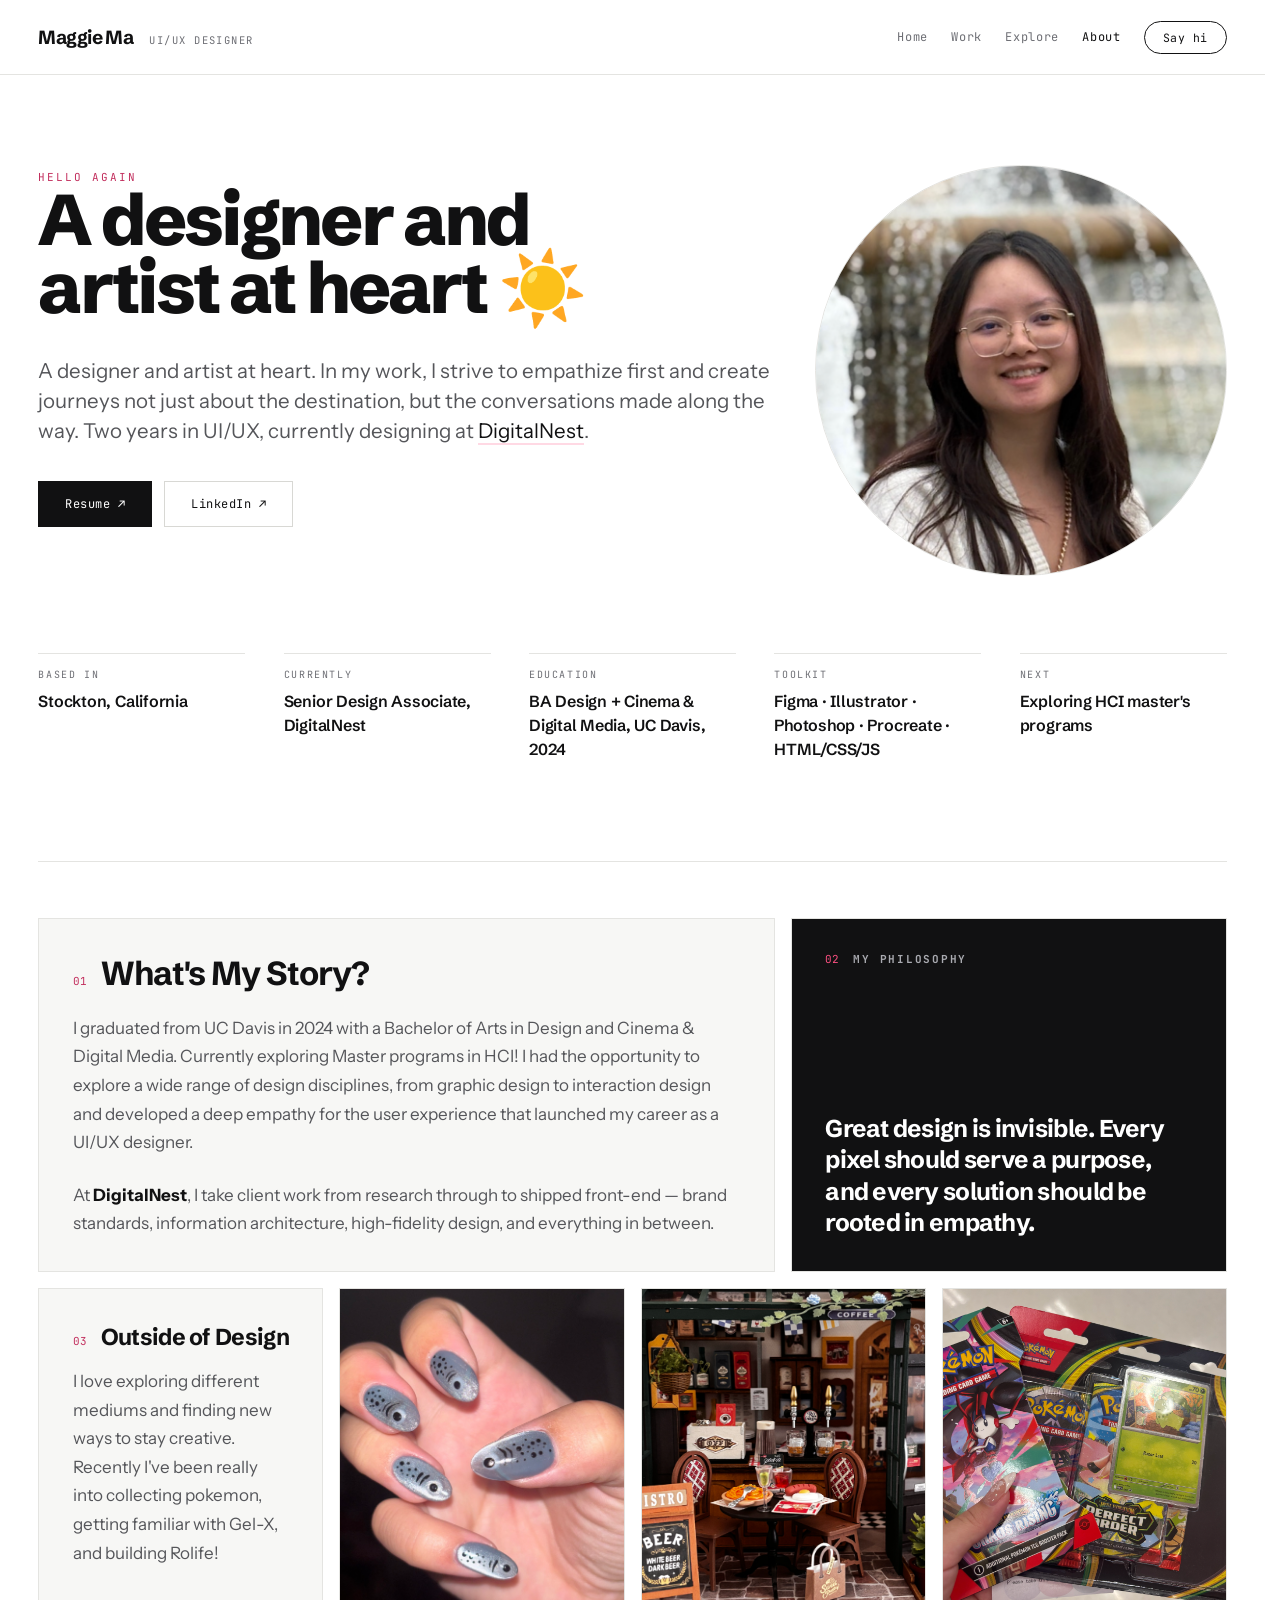
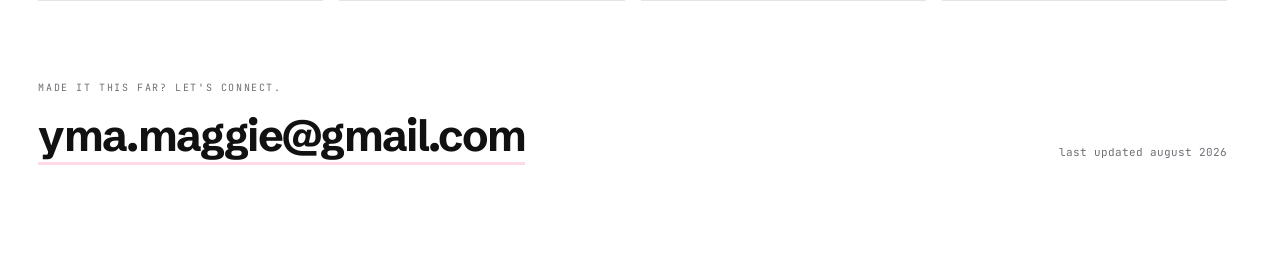
==== commit d9b33b2a: "bio change" ====
--- a/about.html
+++ b/about.html
@@ -113,8 +113,7 @@
               <span class="section-index">03</span>
               <h2 class="heading-section" style="font-size: clamp(20px, 1.8vw, 26px);">Outside of Design</h2>
             </div>
-            <p class="body-copy" style="margin: 0;">Whether it’s crocheting, beading, or building miniature models, I
-              love exploring different mediums and finding new ways to stay creative.
+            <p class="body-copy" style="margin: 0;">I love exploring different mediums and finding new ways to stay creative.
               Recently I've been really into collecting pokemon, getting familiar with Gel-X, and building Rolife!</p>
           </div>
 
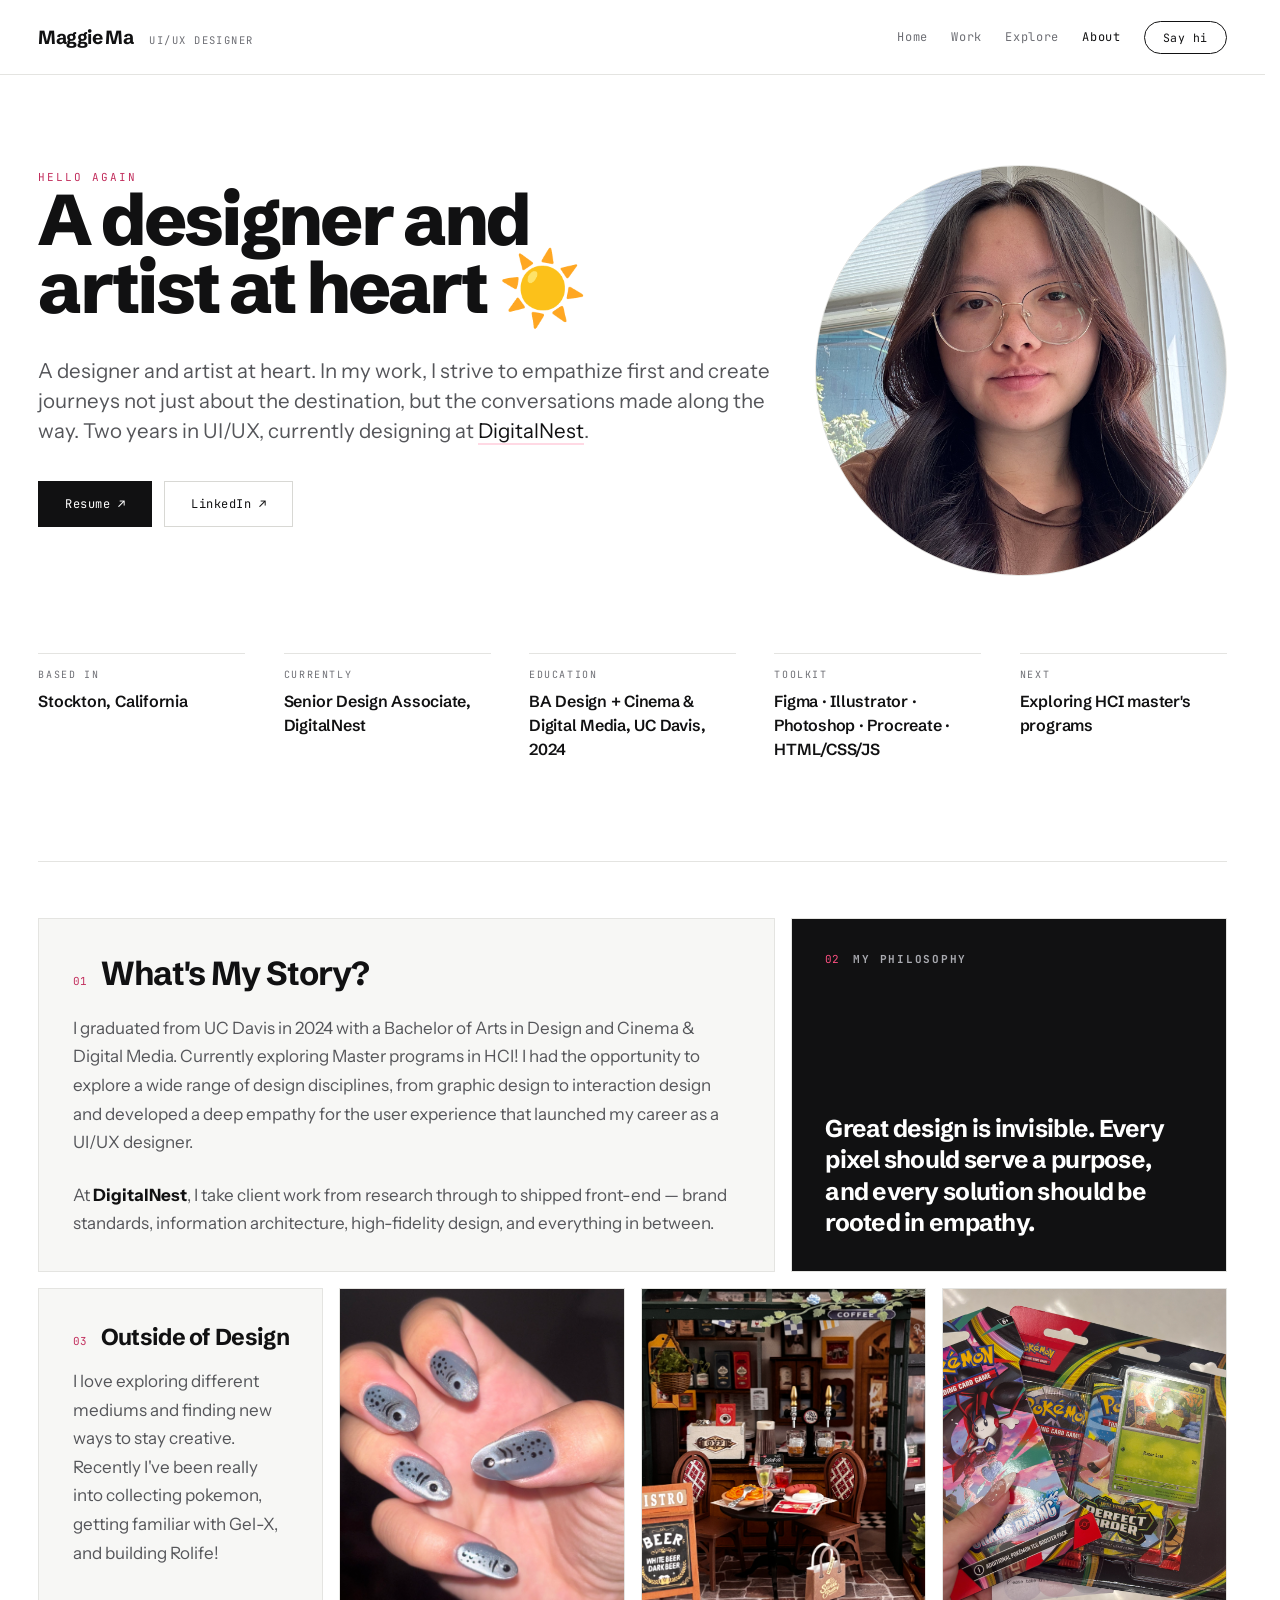
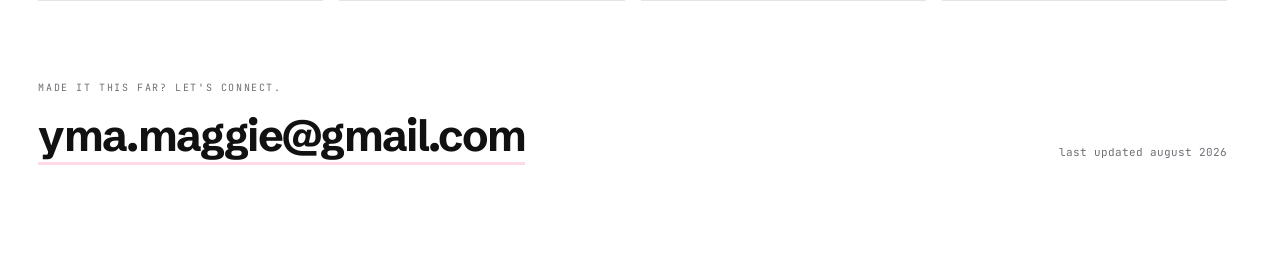
==== commit 77ef9a09: "resume" ====
--- a/about.html
+++ b/about.html
@@ -11,6 +11,8 @@
     href="https://fonts.googleapis.com/css2?family=Schibsted+Grotesk:wght@400;500;600;700;800&family=Instrument+Sans:wght@400;500;600&family=JetBrains+Mono:wght@400;500&display=swap"
     rel="stylesheet">
   <link rel="stylesheet" href="css/styles.css">
+  <link rel="icon" type="image/png" href="images/favicon.png">
+
 </head>
 
 <body>
@@ -43,7 +45,7 @@
               class="link-underline">DigitalNest</a>.
           </div>
           <div class="btn-group" style="margin-top: 36px;">
-            <a href="https://drive.google.com/file/d/1niHmospb-XDGyv2dDEZbKniqGev5SLMx/view?usp=sharing" target="_blank"
+            <a href="https://drive.google.com/file/d/1v9c2A5avQwtP8EB7tjZPqSBOcEuLeegD/view?usp=sharing" target="_blank"
               rel="noopener noreferrer" class="btn btn-dark">Resume &#8599;</a>
             <a href="https://www.linkedin.com/in/maggiema209/" target="_blank" rel="noopener noreferrer"
               class="btn btn-outline">LinkedIn &#8599;</a>
@@ -113,7 +115,8 @@
               <span class="section-index">03</span>
               <h2 class="heading-section" style="font-size: clamp(20px, 1.8vw, 26px);">Outside of Design</h2>
             </div>
-            <p class="body-copy" style="margin: 0;">I love exploring different mediums and finding new ways to stay creative.
+            <p class="body-copy" style="margin: 0;">I love exploring different mediums and finding new ways to stay
+              creative.
               Recently I've been really into collecting pokemon, getting familiar with Gel-X, and building Rolife!</p>
           </div>
 
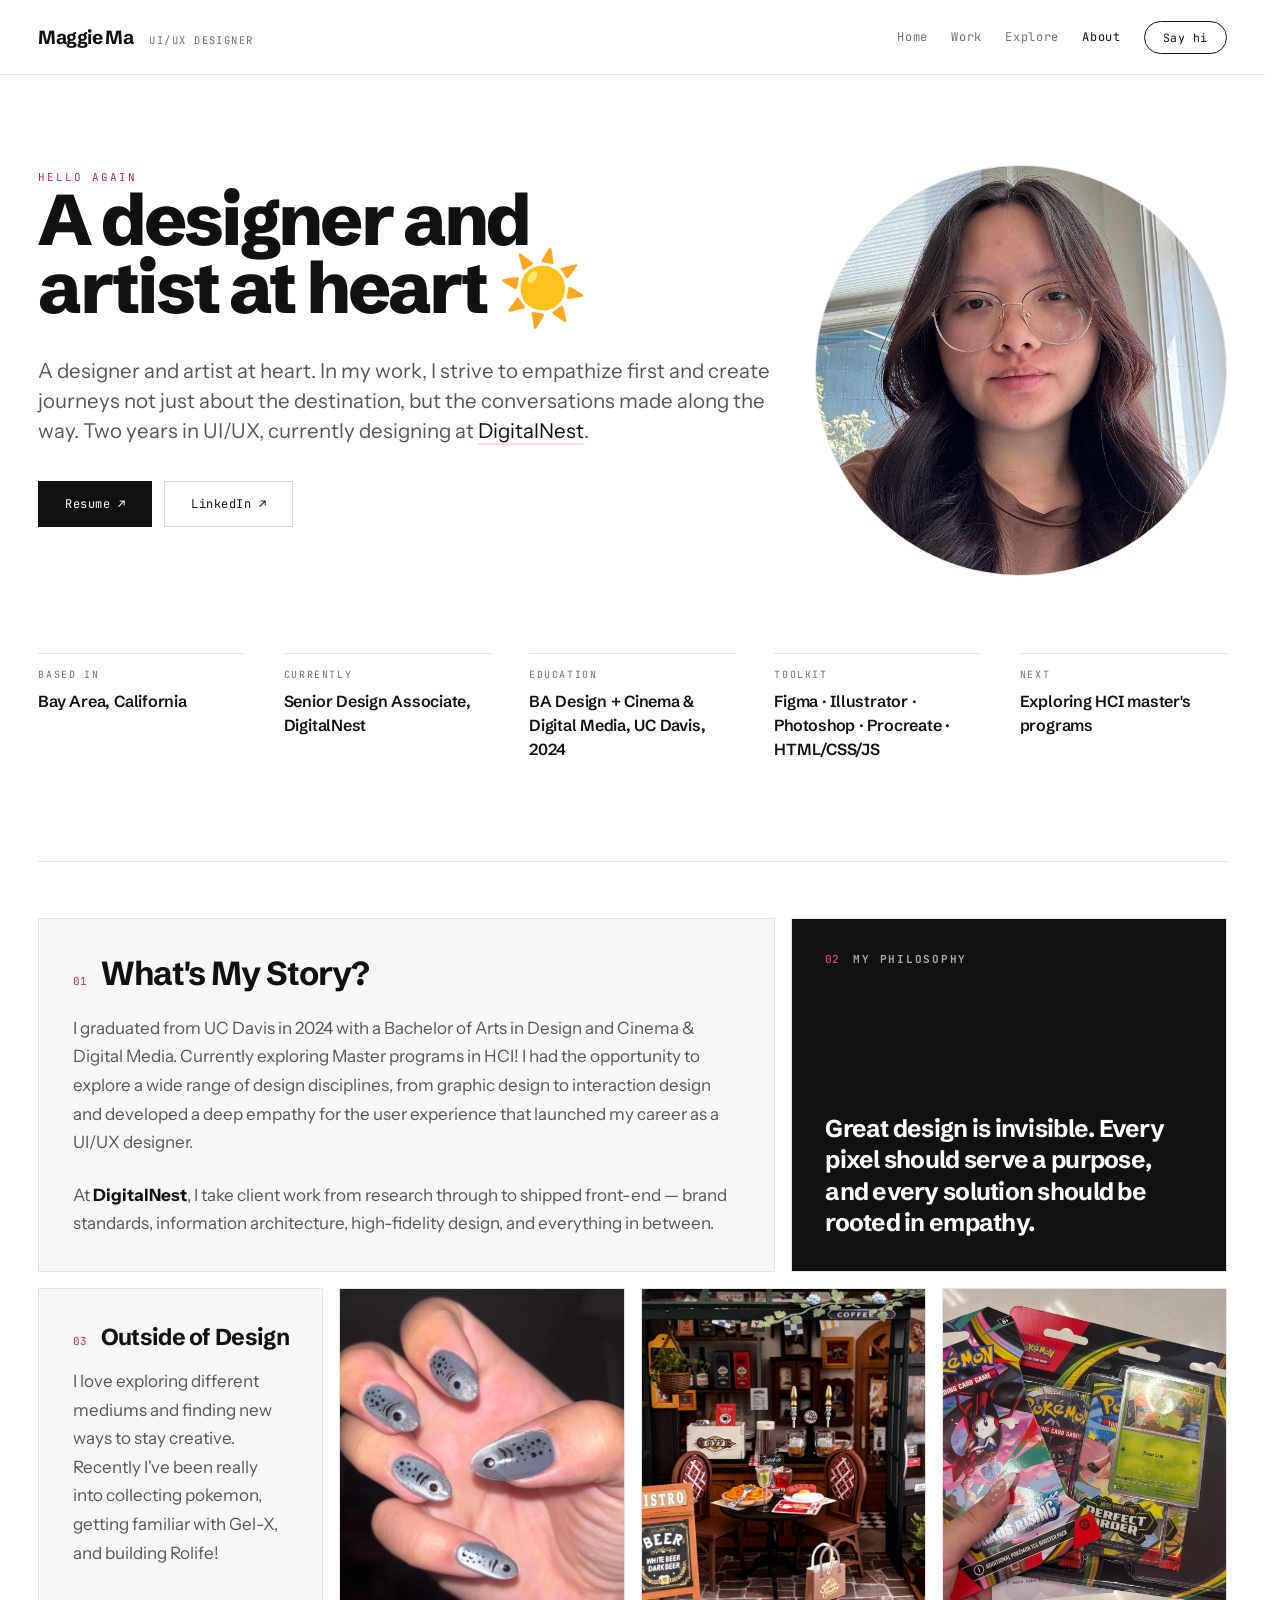
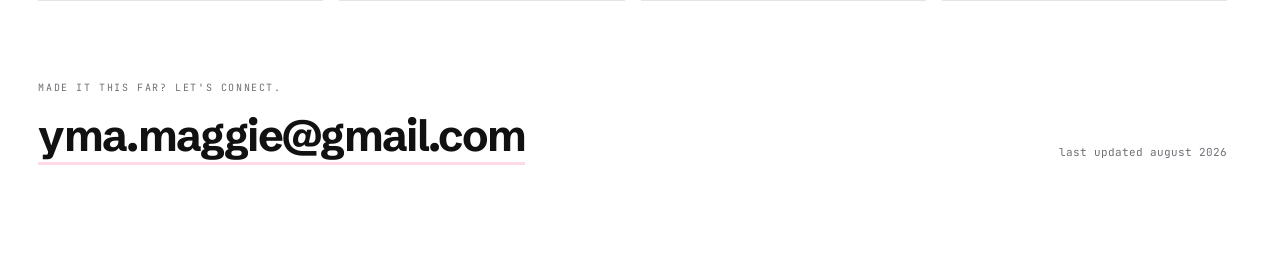
==== commit adbfd430: "location" ====
--- a/about.html
+++ b/about.html
@@ -60,7 +60,7 @@
       <div class="meta-row">
         <div class="meta-item">
           <div class="meta-label">Based in</div>
-          <div class="meta-value">Stockton, California</div>
+          <div class="meta-value">Bay Area, California</div>
         </div>
         <div class="meta-item">
           <div class="meta-label">Currently</div>
--- a/css/styles.css
+++ b/css/styles.css
@@ -652,7 +652,6 @@
   background: var(--color-bg-hover);
   border: 1px solid var(--color-border);
   padding: 30px;
-  max-width: 68ch;
 }
 
 .brief-box--plain {
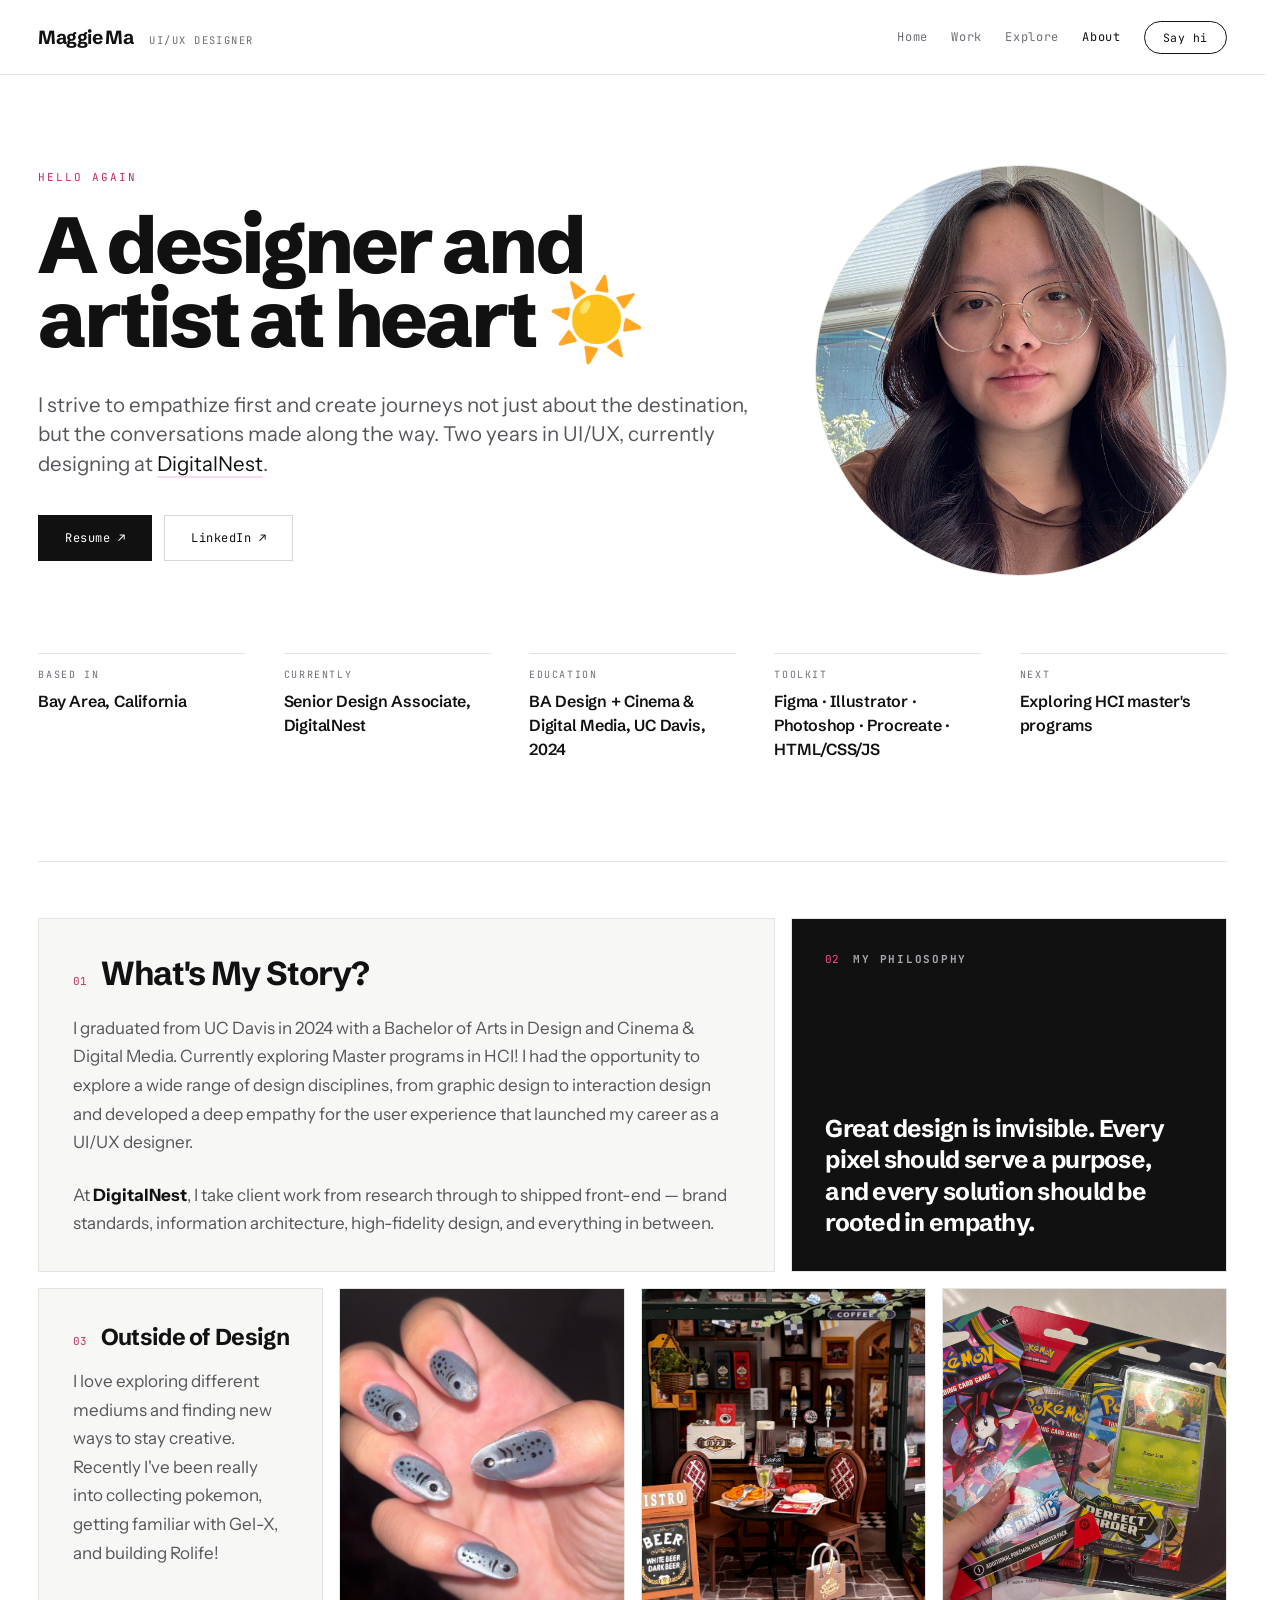
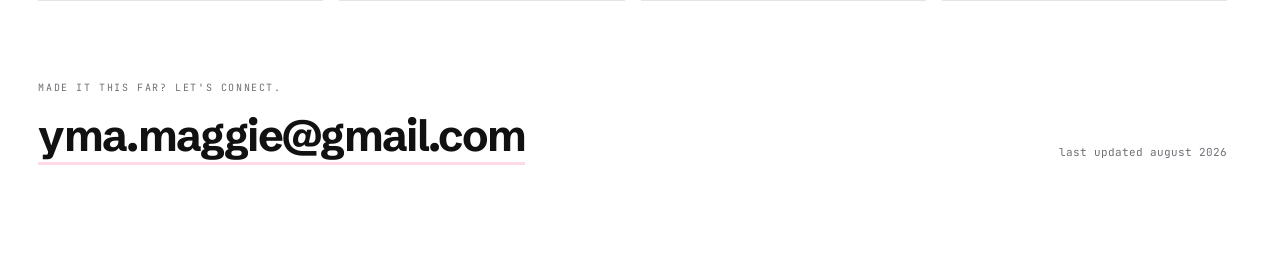
==== commit d4ccc3e1: "bio" ====
--- a/about.html
+++ b/about.html
@@ -37,9 +37,9 @@
       <div class="hero-columns">
         <div class="hero-columns-text">
           <span class="eyebrow">Hello again</span>
-          <h1 class="heading-page">A designer and artist at heart <span class="floaty">&#9728;&#65039;</span></h1>
+          <h1 class="heading-hero">A designer and artist at heart <span class="floaty">&#9728;&#65039;</span></h1>
           <div class="body-lead">
-            A designer and artist at heart. In my work, I strive to empathize first and create journeys not just about
+            I strive to empathize first and create journeys not just about
             the destination, but the conversations made along the way. Two years in UI/UX, currently designing at <a
               href="https://digitalnest.org" target="_blank" rel="noopener noreferrer"
               class="link-underline">DigitalNest</a>.
--- a/css/styles.css
+++ b/css/styles.css
@@ -377,17 +377,6 @@
   letter-spacing: -0.042em;
 }
 
-.heading-page {
-  margin: 0;
-  font-family: var(--font-display);
-  font-weight: 800;
-  font-size: clamp(40px, 5.6vw, 82px);
-  line-height: 0.96;
-  letter-spacing: -0.04em;
-  color: var(--color-ink);
-  text-wrap: balance;
-}
-
 .heading-section {
   margin: 0;
   font-family: var(--font-display);
